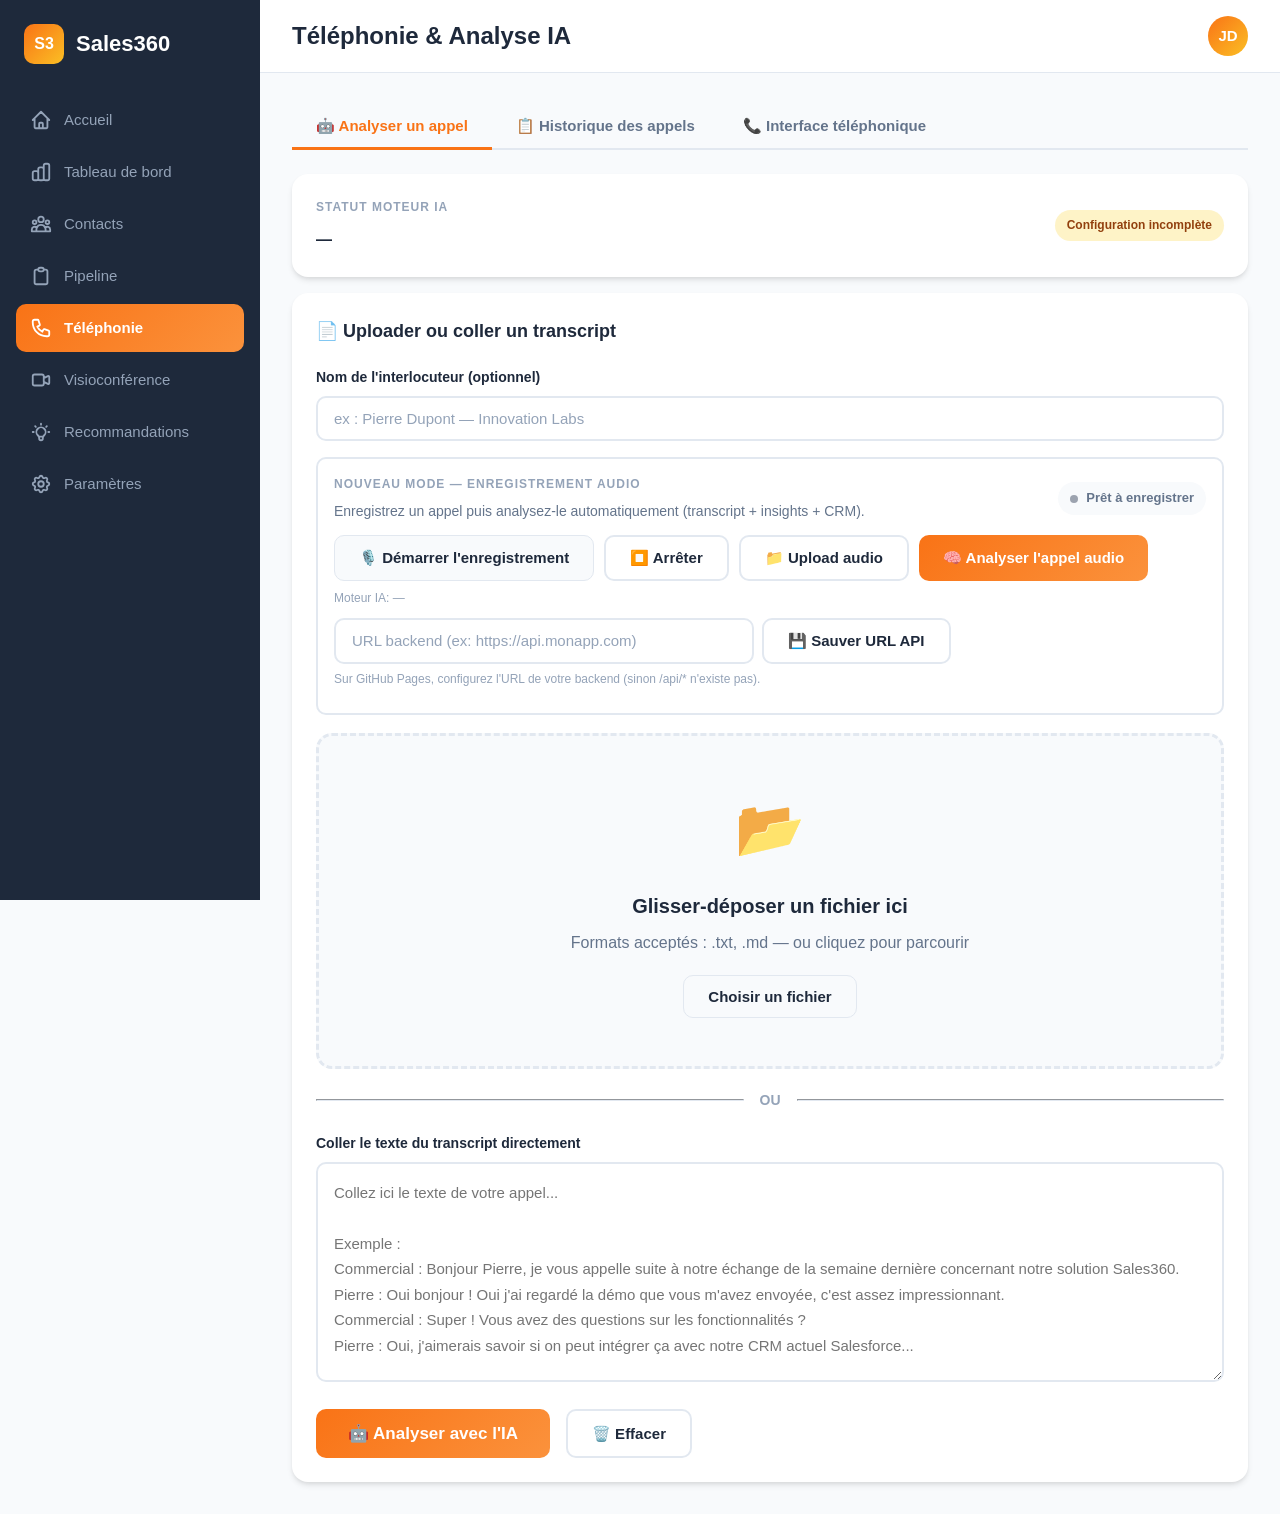
==== telephony.html @ 44b9dd17 "Add files via upload" ====
<!DOCTYPE html>
<html lang="fr">
<head>
  <meta charset="UTF-8">
  <meta name="viewport" content="width=device-width, initial-scale=1.0">
  <title>Sales360 - Téléphonie</title>
  <link rel="stylesheet" href="style.css">
  <style>
    /* ── Upload zone ── */
    .upload-zone {
      border: 3px dashed var(--border-light);
      border-radius: var(--radius-lg);
      padding: 48px 32px;
      text-align: center;
      background: var(--bg-light);
      cursor: pointer;
      transition: all 0.3s ease;
      position: relative;
    }
    .upload-zone:hover, .upload-zone.dragover {
      border-color: var(--accent-orange);
      background: #fff7ed;
    }
    .upload-zone input[type="file"] {
      position: absolute; inset: 0; opacity: 0; cursor: pointer;
    }
    .upload-icon { font-size: 56px; margin-bottom: 16px; }
    .upload-title { font-size: 20px; font-weight: 700; color: var(--text-dark); margin-bottom: 8px; }
    .upload-sub   { color: var(--text-gray); margin-bottom: 20px; }

    /* ── Textarea transcript ── */
    .transcript-area {
      width: 100%;
      min-height: 220px;
      padding: 16px;
      border: 2px solid var(--border-light);
      border-radius: var(--radius-md);
      font-size: 15px;
      font-family: inherit;
      line-height: 1.7;
      resize: vertical;
      transition: border-color 0.2s;
    }
    .transcript-area:focus { outline: none; border-color: var(--accent-orange); }

    /* ── AI Result card ── */
    .ai-result { display: none; animation: fadeSlide 0.4s ease; }
    @keyframes fadeSlide {
      from { opacity: 0; transform: translateY(16px); }
      to   { opacity: 1; transform: translateY(0); }
    }

    /* ── Loading spinner ── */
    .ai-loading {
      display: none;
      flex-direction: column;
      align-items: center;
      padding: 48px;
      gap: 16px;
    }
    .spinner {
      width: 48px; height: 48px;
      border: 4px solid var(--border-light);
      border-top-color: var(--accent-orange);
      border-radius: 50%;
      animation: spin 0.8s linear infinite;
    }
    @keyframes spin { to { transform: rotate(360deg); } }

    /* ── Prospect badge ── */
    .prospect-badge {
      display: inline-flex; align-items: center; gap: 8px;
      padding: 4px 14px; border-radius: 20px; font-size: 13px; font-weight: 700;
    }
    .prospect-badge.chaud    { background: #fee2e2; color: #991b1b; }
    .prospect-badge.interesse{ background: #fef3c7; color: #92400e; }
    .prospect-badge.prospect { background: #dbeafe; color: #1e40af; }
    .prospect-badge.client   { background: #d1fae5; color: #065f46; }

    /* ── Key points list ── */
    .keypoints { list-style: none; display: flex; flex-direction: column; gap: 8px; }
    .keypoints li {
      padding: 10px 16px; background: var(--bg-light);
      border-radius: var(--radius-sm); border-left: 3px solid var(--accent-orange);
      font-size: 14px; color: var(--text-dark);
    }

    /* ── Next step mini card ── */
    .step-mini {
      display: flex; gap: 16px; align-items: flex-start;
      padding: 14px 16px; border-radius: var(--radius-md);
      border-left: 4px solid #e2e8f0; background: var(--bg-light); margin-bottom: 10px;
    }
    .step-mini.urgent    { border-color: #ef4444; background: #fff5f5; }
    .step-mini.follow-up { border-color: #3b82f6; background: #f0f7ff; }
    .step-mini.opportunity { border-color: #10b981; background: #f0fdf4; }
    .step-mini.risk      { border-color: #f59e0b; background: #fffbeb; }
    .step-mini-icon { font-size: 22px; min-width: 32px; }
    .step-mini-title { font-weight: 700; font-size: 14px; color: var(--text-dark); }
    .step-mini-desc  { font-size: 13px; color: var(--text-gray); margin-top: 2px; }
    .step-mini-due   { font-size: 12px; color: var(--text-light); margin-top: 4px; }

    /* ── Sentiment pill ── */
    .sentiment-pill {
      display: inline-flex; align-items: center; gap: 6px;
      padding: 6px 16px; border-radius: 20px; font-weight: 700; font-size: 14px;
    }
    .sentiment-pill.positif  { background: #d1fae5; color: #065f46; }
    .sentiment-pill.neutre   { background: #fef3c7; color: #92400e; }
    .sentiment-pill.negatif  { background: #fee2e2; color: #991b1b; }

    /* ── Recent calls ── */
    .call-history-item {
      display: flex; justify-content: space-between; align-items: center;
      padding: 16px; border-radius: var(--radius-md); background: var(--bg-light);
      margin-bottom: 10px; gap: 12px; cursor: pointer; transition: all 0.2s;
    }
    .call-history-item:hover { background: #fff7ed; }
    .call-hist-left { display: flex; align-items: center; gap: 16px; flex: 1; }
    .call-hist-avatar {
      width: 44px; height: 44px; border-radius: 50%;
      background: linear-gradient(135deg, var(--accent-orange), #fbbf24);
      display: flex; align-items: center; justify-content: center;
      color: white; font-weight: 700; font-size: 16px; flex-shrink: 0;
    }
    .call-hist-name  { font-weight: 700; color: var(--text-dark); }
    .call-hist-date  { font-size: 13px; color: var(--text-gray); }
    .call-hist-badge { font-size: 12px; }

    /* ── Tabs ── */
    .tabs { display: flex; gap: 0; margin-bottom: 24px; border-bottom: 2px solid var(--border-light); }
    .tab-btn {
      padding: 12px 24px; background: none; border: none; font-weight: 600;
      font-size: 15px; cursor: pointer; color: var(--text-gray);
      border-bottom: 3px solid transparent; margin-bottom: -2px; transition: all 0.2s;
    }
    .tab-btn.active { color: var(--accent-orange); border-bottom-color: var(--accent-orange); }
    .tab-content { display: none; }
    .tab-content.active { display: block; }

    /* ── Caller name field ── */
    .caller-field { display: flex; gap: 12px; margin-bottom: 16px; align-items: flex-end; }
    .caller-field .form-group { flex: 1; margin: 0; }

    /* ── Success toast ── */
    .toast {
      position: fixed; bottom: 32px; right: 32px; z-index: 9999;
      background: #065f46; color: white; padding: 16px 24px;
      border-radius: var(--radius-md); font-weight: 600; box-shadow: var(--shadow-lg);
      display: flex; align-items: center; gap: 12px;
      transform: translateY(80px); opacity: 0;
      transition: all 0.4s cubic-bezier(.34,1.56,.64,1);
    }
    .toast.show { transform: translateY(0); opacity: 1; }

    .section-label {
      font-size: 12px; font-weight: 700; text-transform: uppercase;
      letter-spacing: 1px; color: var(--text-light); margin-bottom: 10px;
    }
    .two-col { display: grid; grid-template-columns: 1fr 1fr; gap: 16px; }
    @media (max-width: 768px) { .two-col { grid-template-columns: 1fr; } }

    .info-row {
      display: flex; justify-content: space-between;
      padding: 10px 0; border-bottom: 1px solid var(--border-light); font-size: 14px;
    }
    .info-row:last-child { border: none; }
    .info-row span:first-child { color: var(--text-gray); }
    .info-row span:last-child  { font-weight: 600; color: var(--text-dark); }

    /* ── Audio recorder ── */
    .audio-recorder {
      border: 2px solid var(--border-light);
      border-radius: var(--radius-md);
      padding: 16px;
      background: #fff;
      margin-bottom: 18px;
    }
    .recorder-top {
      display: flex; justify-content: space-between; align-items: center; gap: 12px; flex-wrap: wrap;
      margin-bottom: 12px;
    }
    .rec-status {
      display: inline-flex; align-items: center; gap: 8px; font-size: 13px; font-weight: 700;
      padding: 6px 12px; border-radius: 20px; background: var(--bg-light); color: var(--text-gray);
    }
    .rec-status.recording { background: #fee2e2; color: #991b1b; }
    .rec-dot {
      width: 8px; height: 8px; border-radius: 50%; background: #9ca3af;
    }
    .rec-status.recording .rec-dot { background: #ef4444; animation: recBlink 1s infinite; }
    @keyframes recBlink { 0%,100% { opacity: 1; } 50% { opacity: 0.3; } }
    .rec-controls { display: flex; gap: 10px; flex-wrap: wrap; }
    .audio-preview { width: 100%; margin-top: 8px; }
    .audio-insights { margin-top: 18px; display: none; }
    .audio-insights ul { margin: 8px 0 0; padding-left: 18px; color: var(--text-gray); }
    .status-pill { display:inline-flex; align-items:center; gap:8px; padding:6px 12px; border-radius:20px; font-size:12px; font-weight:700; }
    .status-ok { background:#dcfce7; color:#166534; }
    .status-warn { background:#fef3c7; color:#92400e; }
  </style>
</head>
<body>
  <div class="app-container">
    <!-- Sidebar -->
    <aside class="sidebar">
      <div class="logo">
        <div class="logo-icon">S3</div>
        <span>Sales360</span>
      </div>
      <nav>
        <ul class="nav-menu">
          <li class="nav-item"><a href="index.html" class="nav-link">
            <svg class="nav-icon" fill="none" stroke="currentColor" viewBox="0 0 24 24"><path stroke-linecap="round" stroke-linejoin="round" stroke-width="2" d="M3 12l2-2m0 0l7-7 7 7M5 10v10a1 1 0 001 1h3m10-11l2 2m-2-2v10a1 1 0 01-1 1h-3m-6 0a1 1 0 001-1v-4a1 1 0 011-1h2a1 1 0 011 1v4a1 1 0 001 1m-6 0h6"/></svg>
            <span>Accueil</span>
          </a></li>
          <li class="nav-item"><a href="dashboard.html" class="nav-link">
            <svg class="nav-icon" fill="none" stroke="currentColor" viewBox="0 0 24 24"><path stroke-linecap="round" stroke-linejoin="round" stroke-width="2" d="M9 19v-6a2 2 0 00-2-2H5a2 2 0 00-2 2v6a2 2 0 002 2h2a2 2 0 002-2zm0 0V9a2 2 0 012-2h2a2 2 0 012 2v10m-6 0a2 2 0 002 2h2a2 2 0 002-2m0 0V5a2 2 0 012-2h2a2 2 0 012 2v14a2 2 0 01-2 2h-2a2 2 0 01-2-2z"/></svg>
            <span>Tableau de bord</span>
          </a></li>
          <li class="nav-item"><a href="contacts.html" class="nav-link">
            <svg class="nav-icon" fill="none" stroke="currentColor" viewBox="0 0 24 24"><path stroke-linecap="round" stroke-linejoin="round" stroke-width="2" d="M17 20h5v-2a3 3 0 00-5.356-1.857M17 20H7m10 0v-2c0-.656-.126-1.283-.356-1.857M7 20H2v-2a3 3 0 015.356-1.857M7 20v-2c0-.656.126-1.283.356-1.857m0 0a5.002 5.002 0 019.288 0M15 7a3 3 0 11-6 0 3 3 0 016 0zm6 3a2 2 0 11-4 0 2 2 0 014 0zM7 10a2 2 0 11-4 0 2 2 0 014 0z"/></svg>
            <span>Contacts</span>
          </a></li>
          <li class="nav-item"><a href="pipeline.html" class="nav-link">
            <svg class="nav-icon" fill="none" stroke="currentColor" viewBox="0 0 24 24"><path stroke-linecap="round" stroke-linejoin="round" stroke-width="2" d="M9 5H7a2 2 0 00-2 2v12a2 2 0 002 2h10a2 2 0 002-2V7a2 2 0 00-2-2h-2M9 5a2 2 0 002 2h2a2 2 0 002-2M9 5a2 2 0 012-2h2a2 2 0 012 2"/></svg>
            <span>Pipeline</span>
          </a></li>
          <li class="nav-item"><a href="telephony.html" class="nav-link active">
            <svg class="nav-icon" fill="none" stroke="currentColor" viewBox="0 0 24 24"><path stroke-linecap="round" stroke-linejoin="round" stroke-width="2" d="M3 5a2 2 0 012-2h3.28a1 1 0 01.948.684l1.498 4.493a1 1 0 01-.502 1.21l-2.257 1.13a11.042 11.042 0 005.516 5.516l1.13-2.257a1 1 0 011.21-.502l4.493 1.498a1 1 0 01.684.949V19a2 2 0 01-2 2h-1C9.716 21 3 14.284 3 6V5z"/></svg>
            <span>Téléphonie</span>
          </a></li>
          <li class="nav-item"><a href="visio.html" class="nav-link">
            <svg class="nav-icon" fill="none" stroke="currentColor" viewBox="0 0 24 24"><path stroke-linecap="round" stroke-linejoin="round" stroke-width="2" d="M15 10l4.553-2.276A1 1 0 0121 8.618v6.764a1 1 0 01-1.447.894L15 14M5 18h8a2 2 0 002-2V8a2 2 0 00-2-2H5a2 2 0 00-2 2v8a2 2 0 002 2z"/></svg>
            <span>Visioconférence</span>
          </a></li>
          <li class="nav-item"><a href="recommendations.html" class="nav-link">
            <svg class="nav-icon" fill="none" stroke="currentColor" viewBox="0 0 24 24"><path stroke-linecap="round" stroke-linejoin="round" stroke-width="2" d="M9.663 17h4.673M12 3v1m6.364 1.636l-.707.707M21 12h-1M4 12H3m3.343-5.657l-.707-.707m2.828 9.9a5 5 0 117.072 0l-.548.547A3.374 3.374 0 0014 18.469V19a2 2 0 11-4 0v-.531c0-.895-.356-1.754-.988-2.386l-.548-.547z"/></svg>
            <span>Recommandations</span>
            <span class="nav-badge" id="sidebar-badge" style="display:none">0</span>
          </a></li>
          <li class="nav-item"><a href="settings.html" class="nav-link">
            <svg class="nav-icon" fill="none" stroke="currentColor" viewBox="0 0 24 24"><path stroke-linecap="round" stroke-linejoin="round" stroke-width="2" d="M10.325 4.317c.426-1.756 2.924-1.756 3.35 0a1.724 1.724 0 002.573 1.066c1.543-.94 3.31.826 2.37 2.37a1.724 1.724 0 001.065 2.572c1.756.426 1.756 2.924 0 3.35a1.724 1.724 0 00-1.066 2.573c.94 1.543-.826 3.31-2.37 2.37a1.724 1.724 0 00-2.572 1.065c-.426 1.756-2.924 1.756-3.35 0a1.724 1.724 0 00-2.573-1.066c-1.543.94-3.31-.826-2.37-2.37a1.724 1.724 0 00-1.065-2.572c-1.756-.426-1.756-2.924 0-3.35a1.724 1.724 0 001.066-2.573c-.94-1.543.826-3.31 2.37-2.37.996.608 2.296.07 2.572-1.065z"/>
              <path stroke-linecap="round" stroke-linejoin="round" stroke-width="2" d="M15 12a3 3 0 11-6 0 3 3 0 016 0z"/></svg>
            <span>Paramètres</span>
          </a></li>
        </ul>
      </nav>
    </aside>

    <main class="main-content">
      <header class="topbar">
        <div class="topbar-left">
          <h1>Téléphonie & Analyse IA</h1>
        </div>
        <div class="topbar-right">
          <div class="user-profile"><div class="user-avatar">JD</div></div>
        </div>
      </header>

      <div class="content">

        <!-- ── TABS ─────────────────────────────────────── -->
        <div class="tabs">
          <button class="tab-btn active" onclick="switchTab('analyse', this)">🤖 Analyser un appel</button>
          <button class="tab-btn" onclick="switchTab('historique', this)">📋 Historique des appels</button>
          <button class="tab-btn" onclick="switchTab('interface', this)">📞 Interface téléphonique</button>
        </div>

        <div class="card" style="margin-bottom:16px;">
          <div style="display:flex;justify-content:space-between;gap:12px;align-items:center;flex-wrap:wrap;">
            <div>
              <div class="section-label">Statut moteur IA</div>
              <div id="telephony-ai-summary" style="font-weight:700;color:var(--text-dark);">—</div>
            </div>
            <span id="telephony-ai-pill" class="status-pill status-warn">Configuration incomplète</span>
          </div>
        </div>

        <!-- ═══════════════════════════════════════════════
             TAB 1 — ANALYSE IA
        ═══════════════════════════════════════════════ -->
        <div id="tab-analyse" class="tab-content active">

          <div class="card">
            <div class="card-header">
              <h3 class="card-title">📄 Uploader ou coller un transcript</h3>
            </div>

            <!-- Interlocuteur -->
            <div class="caller-field">
              <div class="form-group">
                <label class="form-label">Nom de l'interlocuteur (optionnel)</label>
                <input type="text" id="caller-name" class="form-input" placeholder="ex : Pierre Dupont — Innovation Labs">
              </div>
            </div>

            <div class="audio-recorder">
              <div class="recorder-top">
                <div>
                  <div class="section-label" style="margin-bottom:6px;">Nouveau mode — Enregistrement audio</div>
                  <div style="font-size:14px;color:var(--text-gray);">Enregistrez un appel puis analysez-le automatiquement (transcript + insights + CRM).</div>
                </div>
                <div id="rec-status" class="rec-status"><span class="rec-dot"></span><span id="rec-status-text">Prêt à enregistrer</span></div>
              </div>
              <div class="rec-controls">
                <button class="btn btn-secondary" id="btn-rec-start" type="button" onclick="startRecording()">🎙️ Démarrer l'enregistrement</button>
                <button class="btn btn-outline" id="btn-rec-stop" type="button" onclick="stopRecording()" disabled>⏹️ Arrêter</button>
                <button class="btn btn-outline" id="btn-audio-upload" type="button" onclick="document.getElementById('audio-upload-input').click()">📁 Upload audio</button>
                <button class="btn btn-primary" id="btn-rec-analyze" type="button" onclick="analyzeRecordedAudio()" disabled>🧠 Analyser l'appel audio</button>
              </div>
              <div id="ai-runtime-summary" style="font-size:12px;color:var(--text-light);margin-top:8px;">Moteur IA: —</div>
              <div style="margin-top:10px; display:flex; gap:8px; flex-wrap:wrap;">
                <input id="api-base-url" class="form-input" placeholder="URL backend (ex: https://api.monapp.com)" style="max-width:420px;">
                <button type="button" class="btn btn-outline" onclick="saveApiBaseUrl()">💾 Sauver URL API</button>
              </div>
              <div style="font-size:12px;color:var(--text-light);margin-top:6px;">
                Sur GitHub Pages, configurez l'URL de votre backend (sinon /api/* n'existe pas).
              </div>
              <input id="audio-upload-input" type="file" accept="audio/*" style="display:none;">
              <audio id="audio-preview" class="audio-preview" controls style="display:none;"></audio>
              <div id="audio-meta" style="font-size:12px;color:var(--text-light);margin-top:8px;"></div>
            </div>

            <!-- Drop zone -->
            <div class="upload-zone" id="drop-zone">
              <input type="file" id="file-input" accept=".txt,.md,.text">
              <div class="upload-icon">📂</div>
              <div class="upload-title">Glisser-déposer un fichier ici</div>
              <div class="upload-sub">Formats acceptés : .txt, .md — ou cliquez pour parcourir</div>
              <button class="btn btn-secondary" type="button" onclick="document.getElementById('file-input').click(); event.stopPropagation()">
                Choisir un fichier
              </button>
            </div>

            <!-- Séparateur -->
            <div style="display: flex; align-items: center; gap: 16px; margin: 20px 0;">
              <hr style="flex:1; border-color: var(--border-light);">
              <span style="color: var(--text-light); font-weight: 600; font-size: 14px;">OU</span>
              <hr style="flex:1; border-color: var(--border-light);">
            </div>

            <!-- Textarea collage direct -->
            <div class="form-group">
              <label class="form-label">Coller le texte du transcript directement</label>
              <textarea id="transcript-input" class="transcript-area"
                placeholder="Collez ici le texte de votre appel...

Exemple :
Commercial : Bonjour Pierre, je vous appelle suite à notre échange de la semaine dernière concernant notre solution Sales360.
Pierre : Oui bonjour ! Oui j'ai regardé la démo que vous m'avez envoyée, c'est assez impressionnant.
Commercial : Super ! Vous avez des questions sur les fonctionnalités ?
Pierre : Oui, j'aimerais savoir si on peut intégrer ça avec notre CRM actuel Salesforce..."></textarea>
            </div>

            <!-- Bouton analyser -->
            <div style="display: flex; gap: 16px; margin-top: 8px; flex-wrap: wrap;">
              <button class="btn btn-primary" id="btn-analyze" onclick="startAnalysis()" style="font-size: 17px; padding: 14px 32px;">
                🤖 Analyser avec l'IA
              </button>
              <button class="btn btn-outline" onclick="clearForm()">
                🗑️ Effacer
              </button>
            </div>
          </div>

          <!-- Loading -->
          <div class="card ai-loading" id="ai-loading">
            <div class="spinner"></div>
            <div style="font-weight: 700; font-size: 18px; color: var(--text-dark);">Analyse en cours...</div>
            <div style="color: var(--text-gray);">Le moteur IA analyse le transcript et génère le résumé et les next steps</div>
            <div style="color: var(--text-gray);">Gemini lit le transcript et génère le résumé et les next steps</div>
          </div>

          <!-- ── RÉSULTAT ───────────────────────────────── -->
          <div id="ai-result" class="ai-result">

            <!-- Prospect card -->
            <div class="card">
              <div class="card-header">
                <h3 class="card-title">👤 Nouveau prospect détecté</h3>
                <span id="result-badge" class="prospect-badge prospect">Prospect</span>
              </div>

              <div class="two-col">
                <div>
                  <div class="section-label">Informations</div>
                  <div class="info-row"><span>Nom</span>       <span id="r-name">—</span></div>
                  <div class="info-row"><span>Entreprise</span><span id="r-company">—</span></div>
                  <div class="info-row"><span>Email</span>     <span id="r-email">—</span></div>
                  <div class="info-row"><span>Téléphone</span> <span id="r-phone">—</span></div>
                  <div class="info-row"><span>Valeur estimée</span><span id="r-value">—</span></div>
                  <div class="info-row"><span>Stage pipeline</span><span id="r-stage">—</span></div>
                </div>
                <div>
                  <div class="section-label">Résumé de l'appel</div>
                  <div class="info-row"><span>Sentiment</span><span id="r-sentiment">—</span></div>
                  <div class="info-row"><span>Résultat</span><span id="r-outcome" style="text-align:right;max-width:220px">—</span></div>
                  <div style="margin-top: 16px;">
                    <div class="section-label">Points clés</div>
                    <ul class="keypoints" id="r-keypoints"></ul>
                  </div>
                </div>
              </div>

              <!-- Notes prospect -->
              <div style="margin-top: 20px;">
                <div class="section-label">Notes</div>
                <p id="r-notes" style="color: var(--text-gray); font-size: 14px; line-height: 1.7; background: var(--bg-light); padding: 14px 16px; border-radius: var(--radius-sm);"></p>
              </div>

              <!-- Objections -->
              <div id="r-objections-wrap" style="margin-top: 16px; display:none;">
                <div class="section-label">Objections détectées</div>
                <ul class="keypoints" id="r-objections" style="--kp-color: #ef4444;"></ul>
              </div>

              <div style="margin-top: 24px; display: flex; gap: 12px; flex-wrap: wrap;">
                <button class="btn btn-primary" onclick="goToContacts()">👥 Voir dans Contacts</button>
                <button class="btn btn-secondary" onclick="goToReco()">💡 Voir les next steps</button>
              </div>
            </div>

            <!-- Next steps -->
            <div class="card">
              <div class="card-header">
                <h3 class="card-title">✅ Next Steps générés</h3>
                <span id="r-steps-count" class="badge badge-info">0 actions</span>
              </div>
              <div id="r-steps-list"></div>
              <div style="margin-top: 16px;">
                <button class="btn btn-primary" onclick="goToReco()">Voir toutes les recommandations →</button>
              </div>
            </div>

            <div class="card audio-insights" id="audio-insights-card">
              <div class="card-header">
                <h3 class="card-title">🎧 Insights audio (transcription automatique)</h3>
              </div>
              <div class="section-label">Résumé brut de l'appel</div>
              <p id="audio-summary" style="color:var(--text-gray);font-size:14px;line-height:1.7;">—</p>
              <div class="two-col" style="margin-top:16px;">
                <div>
                  <div class="section-label">Besoins détectés</div>
                  <ul id="audio-needs"></ul>
                </div>
                <div>
                  <div class="section-label">Objections détectées</div>
                  <ul id="audio-objections"></ul>
                </div>
              </div>
              <div style="margin-top:14px;">
                <div class="section-label">Prochaines étapes proposées</div>
                <ul id="audio-next-steps"></ul>
              </div>
            </div>

          </div><!-- /ai-result -->
        </div><!-- /tab-analyse -->


        <!-- ═══════════════════════════════════════════════
             TAB 2 — HISTORIQUE
        ═══════════════════════════════════════════════ -->
        <div id="tab-historique" class="tab-content">
          <div class="card">
            <div class="card-header">
              <h3 class="card-title">📋 Appels analysés</h3>
              <button class="btn btn-outline" onclick="clearHistory()" style="font-size: 13px; padding: 8px 16px;">🗑️ Vider l'historique</button>
            </div>
            <div id="call-history-list">
              <div style="text-align: center; padding: 48px; color: var(--text-gray);">
                <div style="font-size: 48px; margin-bottom: 12px;">📭</div>
                <p style="font-weight: 600;">Aucun appel analysé pour l'instant.</p>
                <p style="margin-top: 8px; font-size: 14px;">Analysez votre premier transcript dans l'onglet "Analyser un appel".</p>
              </div>
            </div>
          </div>
        </div><!-- /tab-historique -->


        <!-- ═══════════════════════════════════════════════
             TAB 3 — INTERFACE TÉLÉPHONIQUE (existante)
        ═══════════════════════════════════════════════ -->
        <div id="tab-interface" class="tab-content">
          <div class="card">
            <div class="call-interface">
              <div class="call-avatar">SM</div>
              <h2 style="font-size: 28px; margin-bottom: 8px;">Sophie Martin</h2>
              <p class="call-status">Appel entrant...</p>
              <div class="call-controls">
                <button class="call-btn call-btn-answer" onclick="answerCall()">
                  <svg width="32" height="32" fill="none" stroke="currentColor" viewBox="0 0 24 24"><path stroke-linecap="round" stroke-linejoin="round" stroke-width="2" d="M3 5a2 2 0 012-2h3.28a1 1 0 01.948.684l1.498 4.493a1 1 0 01-.502 1.21l-2.257 1.13a11.042 11.042 0 005.516 5.516l1.13-2.257a1 1 0 011.21-.502l4.493 1.498a1 1 0 01.684.949V19a2 2 0 01-2 2h-1C9.716 21 3 14.284 3 6V5z"/></svg>
                </button>
                <button class="call-btn call-btn-mute">
                  <svg width="32" height="32" fill="none" stroke="currentColor" viewBox="0 0 24 24"><path stroke-linecap="round" stroke-linejoin="round" stroke-width="2" d="M19 11a7 7 0 01-7 7m0 0a7 7 0 01-7-7m7 7v4m0 0H8m4 0h4m-4-8a3 3 0 01-3-3V5a3 3 0 116 0v6a3 3 0 01-3 3z"/></svg>
                </button>
                <button class="call-btn call-btn-decline" onclick="declineCall()">
                  <svg width="32" height="32" fill="none" stroke="currentColor" viewBox="0 0 24 24"><path stroke-linecap="round" stroke-linejoin="round" stroke-width="2" d="M16 8l2-2m0 0l2-2m-2 2l-2-2m2 2l2 2M5 3a2 2 0 00-2 2v1c0 8.284 6.716 15 15 15h1a2 2 0 002-2v-3.28a1 1 0 00-.684-.948l-4.493-1.498a1 1 0 00-1.21.502l-1.13 2.257a11.042 11.042 0 01-5.516-5.517l2.257-1.128a1 1 0 00.502-1.21L9.228 3.683A1 1 0 008.279 3H5z"/></svg>
                </button>
              </div>
              <div class="keypad">
                <button class="keypad-btn">1</button><button class="keypad-btn">2</button>
                <button class="keypad-btn">3</button><button class="keypad-btn">4</button>
                <button class="keypad-btn">5</button><button class="keypad-btn">6</button>
                <button class="keypad-btn">7</button><button class="keypad-btn">8</button>
                <button class="keypad-btn">9</button><button class="keypad-btn">*</button>
                <button class="keypad-btn">0</button><button class="keypad-btn">#</button>
              </div>
            </div>
          </div>

          <div class="card" style="margin-top: 0;">
            <div class="card-header"><h3 class="card-title">Appels récents</h3></div>
            <div class="table-container">
              <table>
                <thead><tr><th>Contact</th><th>Type</th><th>Durée</th><th>Date</th><th>Statut</th></tr></thead>
                <tbody>
                  <tr><td>Sophie Martin</td><td>Sortant</td><td>12:34</td><td>20/11/2025 14:32</td><td><span class="badge badge-success">Répondu</span></td></tr>
                  <tr><td>Pierre Dupont</td><td>Entrant</td><td>08:15</td><td>20/11/2025 11:20</td><td><span class="badge badge-success">Répondu</span></td></tr>
                  <tr><td>Marie Leroy</td><td>Sortant</td><td>—</td><td>20/11/2025 09:45</td><td><span class="badge badge-danger">Manqué</span></td></tr>
                </tbody>
              </table>
            </div>
          </div>
        </div><!-- /tab-interface -->

      </div><!-- /content -->
    </main>
  </div>

  <!-- Toast notification -->
  <div class="toast" id="toast">
    <span id="toast-icon">✅</span>
    <span id="toast-msg">Succès !</span>
  </div>

  <!-- ── MODAL détail appel historique ── -->
  <div class="modal" id="call-detail-modal">
    <div class="modal-content" style="max-width: 720px;">
      <div class="modal-header">
        <h2 id="modal-call-title">Détail de l'appel</h2>
        <button class="modal-close" onclick="closeCallModal()">&times;</button>
      </div>
      <div class="modal-body" id="modal-call-body"></div>
    </div>
  </div>

  <script src="ai-engine.js"></script>
  <script src="main.js"></script>
  <script>
    // ── State ──────────────────────────────────────────────
    let lastResult = null;
    let mediaRecorder = null;
    let mediaStream = null;
    let recordingChunks = [];
    let recordedBlob = null;
    let recStartedAt = 0;
    let recTimer = null;

    function ensureAudioAnalysisCompatibility() {
      // Compat legacy: certains anciens bundles appellent encore cette fonction à l'init.
      return Boolean(window.S360AI);
    }

    // ── Update sidebar badge ───────────────────────────────
    function refreshBadge() {
      if (!window.S360AI) return;
      const steps = window.S360AI.loadData(window.S360AI.STORAGE_NEXT_STEPS);
      const pending = steps.filter(s => !s.done).length;
      const badge = document.getElementById('sidebar-badge');
      if (badge) {
        badge.textContent = pending;
        badge.style.display = pending > 0 ? 'inline-block' : 'none';
      }
    }

    // ── Tab switcher ───────────────────────────────────────
    function switchTab(name, btn) {
      document.querySelectorAll('.tab-content').forEach(t => t.classList.remove('active'));
      document.querySelectorAll('.tab-btn').forEach(b => b.classList.remove('active'));
      document.getElementById('tab-' + name).classList.add('active');
      btn.classList.add('active');
      if (name === 'historique') renderHistory();
    }

    // ── File drag/drop ─────────────────────────────────────
    const dropZone = document.getElementById('drop-zone');
    const fileInput = document.getElementById('file-input');
    const audioUploadInput = document.getElementById('audio-upload-input');

    dropZone.addEventListener('dragover', e => { e.preventDefault(); dropZone.classList.add('dragover'); });
    dropZone.addEventListener('dragleave', () => dropZone.classList.remove('dragover'));
    dropZone.addEventListener('drop', e => {
      e.preventDefault();
      dropZone.classList.remove('dragover');
      const file = e.dataTransfer.files[0];
      if (file) readFile(file);
    });

    fileInput.addEventListener('change', () => {
      if (fileInput.files[0]) readFile(fileInput.files[0]);
    });
    audioUploadInput.addEventListener('change', () => {
      const file = audioUploadInput.files?.[0];
      if (file) loadAudioBlobForAnalysis(file, `Fichier audio prêt (${file.name})`);
    });

    function readFile(file) {
      const reader = new FileReader();
      reader.onload = e => {
        document.getElementById('transcript-input').value = e.target.result;
        showToast(`✅ Fichier "${file.name}" chargé`);
      };
      reader.readAsText(file);
    }

    // ── Main analysis ──────────────────────────────────────
    async function startAnalysis() {
      if (!window.S360AI || typeof window.S360AI.analyzeTranscript !== 'function') {
        showToast("❌ Moteur IA non chargé. Rechargez la page (Ctrl+F5).", 'error');
        return;
      }
      const missing = window.S360AI.getMissingRequirements?.() || [];
      if (missing.length) {
        showToast(`⚠️ Configuration IA incomplète : ${missing.join(' · ')}`, 'warning');
        return;
      }
      const text = document.getElementById('transcript-input').value.trim();
      const caller = document.getElementById('caller-name').value.trim();

      if (!text || text.length < 30) {
        showToast('⚠️ Le transcript est trop court (minimum 30 caractères)', 'warning');
        return;
      }

      // Show loading
      document.getElementById('ai-loading').style.display = 'flex';
      document.getElementById('ai-result').style.display = 'none';
      document.getElementById('btn-analyze').disabled = true;

      try {
        const res = await window.S360AI.analyzeTranscript(text, caller);
        lastResult = res;
        renderResult(res.analysis, res.nextSteps);
        refreshBadge();
        showToast('✅ Analyse terminée ! Prospect et next steps créés.');
      } catch (err) {
        showToast('❌ Erreur : ' + err.message, 'error');
        console.error(err);
      } finally {
        document.getElementById('ai-loading').style.display = 'none';
        document.getElementById('btn-analyze').disabled = false;
      }
    }

    function setRecordingStatus(text, isRecording = false) {
      const status = document.getElementById('rec-status');
      const statusText = document.getElementById('rec-status-text');
      status.classList.toggle('recording', Boolean(isRecording));
      statusText.textContent = text;
    }

    function updateRecorderButtons() {
      document.getElementById('btn-rec-start').disabled = Boolean(mediaRecorder && mediaRecorder.state === 'recording');
      document.getElementById('btn-rec-stop').disabled = !(mediaRecorder && mediaRecorder.state === 'recording');
      document.getElementById('btn-rec-analyze').disabled = !recordedBlob;
    }

    function formatDuration(ms) {
      const totalSec = Math.max(0, Math.floor(ms / 1000));
      const min = String(Math.floor(totalSec / 60)).padStart(2, '0');
      const sec = String(totalSec % 60).padStart(2, '0');
      return `${min}:${sec}`;
    }

    function detectSupportedMimeType() {
      const candidates = ['audio/webm;codecs=opus', 'audio/webm', 'audio/mp4', 'audio/ogg;codecs=opus', 'audio/wav'];
      return candidates.find(t => window.MediaRecorder?.isTypeSupported?.(t)) || '';
    }

    async function startRecording() {
      if (!navigator.mediaDevices?.getUserMedia) {
        showToast('❌ Cet appareil ne supporte pas l’enregistrement micro.', 'error');
        return;
      }

      try {
        mediaStream = await navigator.mediaDevices.getUserMedia({ audio: true });
      } catch (err) {
        showToast('❌ Accès micro refusé ou indisponible.', 'error');
        console.error(err);
        return;
      }

      try {
        const mimeType = detectSupportedMimeType();
        mediaRecorder = mimeType ? new MediaRecorder(mediaStream, { mimeType }) : new MediaRecorder(mediaStream);
      } catch (err) {
        showToast('❌ Impossible de démarrer MediaRecorder.', 'error');
        console.error(err);
        return;
      }

      recordedBlob = null;
      recordingChunks = [];
      document.getElementById('audio-preview').style.display = 'none';
      document.getElementById('audio-preview').src = '';
      document.getElementById('audio-meta').textContent = '';
      updateRecorderButtons();

      mediaRecorder.ondataavailable = e => {
        if (e.data && e.data.size > 0) recordingChunks.push(e.data);
      };

      mediaRecorder.onerror = (e) => {
        console.error('MediaRecorder error', e);
        showToast('❌ Erreur pendant l’enregistrement.', 'error');
      };

      mediaRecorder.onstop = () => {
        const mime = mediaRecorder.mimeType || 'audio/webm';
        loadAudioBlobForAnalysis(new Blob(recordingChunks, { type: mime }), 'Enregistrement prêt à être analysé.');
      };

      recStartedAt = Date.now();
      setRecordingStatus('Enregistrement 00:00', true);
      recTimer = setInterval(() => {
        setRecordingStatus(`Enregistrement ${formatDuration(Date.now() - recStartedAt)}`, true);
      }, 1000);

      mediaRecorder.start();
      updateRecorderButtons();
      showToast('🎙️ Enregistrement démarré');
    }

    function stopRecording() {
      if (!mediaRecorder || mediaRecorder.state !== 'recording') return;
      mediaRecorder.stop();
      if (recTimer) clearInterval(recTimer);
      recTimer = null;
      setRecordingStatus('Enregistrement arrêté');
      if (mediaStream) {
        mediaStream.getTracks().forEach(t => t.stop());
        mediaStream = null;
      }
      updateRecorderButtons();
      showToast('⏹️ Enregistrement terminé');
    }

    function loadAudioBlobForAnalysis(blob, successMessage = 'Audio prêt à être analysé.') {
      recordedBlob = blob;
      if (!recordedBlob?.size) {
        showToast('⚠️ Audio invalide ou vide.', 'warning');
        recordedBlob = null;
        updateRecorderButtons();
        return;
      }
      const audioUrl = URL.createObjectURL(recordedBlob);
      const preview = document.getElementById('audio-preview');
      preview.src = audioUrl;
      preview.style.display = 'block';
      document.getElementById('audio-meta').textContent = `Format détecté: ${recordedBlob.type || 'audio/webm'} · Taille: ${(recordedBlob.size / 1024).toFixed(1)} Ko`;
      updateRecorderButtons();
      showToast(`✅ ${successMessage}`);
    }

    async function analyzeRecordedAudio() {
      if (!recordedBlob || !recordedBlob.size) {
        showToast('⚠️ Aucun enregistrement à analyser.', 'warning');
        return;
      }

      const caller = document.getElementById('caller-name').value.trim();
      document.getElementById('ai-loading').style.display = 'flex';
      document.getElementById('ai-result').style.display = 'none';
      document.getElementById('btn-rec-analyze').disabled = true;

      try {
        const missing = window.S360AI?.getMissingRequirements?.() || [];
        if (missing.length) throw new Error(`Configuration IA incomplète : ${missing.join(' · ')}`);
        const analyzeAudioFn = window.S360AI?.analyzeCallAudio;
        if (typeof analyzeAudioFn !== 'function') {
          throw new Error("Le moteur IA audio n'est pas chargé. Rechargez la page.");
        }
        const res = await analyzeAudioFn(recordedBlob, caller);
        lastResult = res;
        document.getElementById('transcript-input').value = res.transcript || '';
        renderResult(res.analysis, res.nextSteps);
        renderAudioInsights(res.audioAnalysis);
        refreshBadge();
        showToast('✅ Analyse audio terminée !');
      } catch (err) {
        showToast('❌ Erreur audio : ' + err.message, 'error');
        console.error(err);
      } finally {
        document.getElementById('ai-loading').style.display = 'none';
        document.getElementById('btn-rec-analyze').disabled = false;
      }
    }

    function renderAudioInsights(audio) {
      const card = document.getElementById('audio-insights-card');
      if (!audio) {
        card.style.display = 'none';
        return;
      }

      const mkList = (arr, fallback) => (arr?.length ? arr.map(x => `<li>${x}</li>`).join('') : `<li>${fallback}</li>`);
      document.getElementById('audio-summary').textContent = audio.summary || 'Résumé non disponible.';
      document.getElementById('audio-needs').innerHTML = mkList(audio.needs, 'Aucun besoin détecté.');
      document.getElementById('audio-objections').innerHTML = mkList(audio.objections, 'Aucune objection détectée.');
      document.getElementById('audio-next-steps').innerHTML = mkList(audio.next_steps, 'Aucune prochaine étape détectée.');
      card.style.display = 'block';
    }

    // ── Render result ──────────────────────────────────────
    function renderResult(analysis, steps) {
      const p = analysis.prospect || {};
      const cs = analysis.callSummary || {};

      // Badge status
      const badge = document.getElementById('result-badge');
      const statusMap = { 'Chaud': 'chaud', 'Intéressé': 'interesse', 'Client': 'client' };
      const badgeClass = statusMap[p.status] || 'prospect';
      badge.className = `prospect-badge ${badgeClass}`;
      badge.textContent = p.status || 'Prospect';

      // Info fields
      setText('r-name',    p.name    || '—');
      setText('r-company', p.company || '—');
      setText('r-email',   p.email   || '—');
      setText('r-phone',   p.phone   || '—');
      setText('r-value',   p.estimatedValue ? `€${p.estimatedValue.toLocaleString('fr-FR')}` : '—');
      setText('r-stage',   analysis.pipelineStage || '—');
      setText('r-outcome', cs.outcome || '—');
      setText('r-notes',   p.notes   || '—');

      // Sentiment
      const sent = document.getElementById('r-sentiment');
      const sentClass = { positif: 'positif', neutre: 'neutre', négatif: 'negatif' }[cs.sentiment] || 'neutre';
      const sentEmoji = { positif: '😊', neutre: '😐', négatif: '😟' }[cs.sentiment] || '😐';
      sent.innerHTML = `<span class="sentiment-pill ${sentClass}">${sentEmoji} ${cs.sentiment || 'neutre'}</span>`;

      // Key points
      const kpList = document.getElementById('r-keypoints');
      kpList.innerHTML = (cs.keyPoints || []).map(k => `<li>• ${k}</li>`).join('');

      // Objections
      const objList = document.getElementById('r-objections');
      const objWrap = document.getElementById('r-objections-wrap');
      if (cs.objections && cs.objections.length > 0) {
        objWrap.style.display = 'block';
        objList.innerHTML = cs.objections.map(o => `<li style="border-left-color:#ef4444">⚠️ ${o}</li>`).join('');
      } else { objWrap.style.display = 'none'; }

      // Steps
      document.getElementById('r-steps-count').textContent = `${steps.length} action${steps.length > 1 ? 's' : ''}`;
      const icons = { urgent: '⚡', 'follow-up': '📅', opportunity: '🎯', risk: '⚠️' };
      document.getElementById('r-steps-list').innerHTML = steps.map(s => `
        <div class="step-mini ${s.type}">
          <div class="step-mini-icon">${icons[s.type] || '✅'}</div>
          <div>
            <div class="step-mini-title">${s.title}</div>
            <div class="step-mini-desc">${s.description}</div>
            <div class="step-mini-due">📅 ${formatDate(s.dueDate)} · ${s.estimatedValue ? `💰 €${s.estimatedValue.toLocaleString('fr-FR')}` : ''}</div>
          </div>
        </div>
      `).join('');

      document.getElementById('ai-result').style.display = 'block';
      document.getElementById('ai-result').scrollIntoView({ behavior: 'smooth', block: 'start' });
    }

    // ── Helpers ────────────────────────────────────────────
    function setText(id, val) { const el = document.getElementById(id); if (el) el.textContent = val; }
    function formatDate(d) {
      if (!d) return '—';
      try { return new Date(d).toLocaleDateString('fr-FR', { day:'2-digit', month:'short', year:'numeric' }); }
      catch { return d; }
    }

    function clearForm() {
      document.getElementById('transcript-input').value = '';
      document.getElementById('caller-name').value = '';
      document.getElementById('ai-result').style.display = 'none';
      document.getElementById('audio-insights-card').style.display = 'none';
      fileInput.value = '';
      audioUploadInput.value = '';
      recordedBlob = null;
      document.getElementById('audio-preview').style.display = 'none';
      document.getElementById('audio-preview').src = '';
      document.getElementById('audio-meta').textContent = '';
      updateRecorderButtons();
    }

    function goToContacts()     { window.location.href = 'contacts.html'; }
    function goToReco()         { window.location.href = 'recommendations.html'; }

    // ── Render history ─────────────────────────────────────
    function renderHistory() {
      if (!window.S360AI) return;
      const calls = window.S360AI.loadData(window.S360AI.STORAGE_CALLS);
      const container = document.getElementById('call-history-list');

      if (!calls.length) {
        container.innerHTML = `<div style="text-align:center;padding:48px;color:var(--text-gray);">
          <div style="font-size:48px;margin-bottom:12px">📭</div>
          <p style="font-weight:600">Aucun appel analysé pour l'instant.</p>
        </div>`;
        return;
      }

      container.innerHTML = calls.map(c => {
        const p = c.analysis?.prospect || {};
        const initials = (p.name || '??').split(' ').map(w => w[0]).join('').slice(0, 2).toUpperCase();
        const sentiment = c.analysis?.callSummary?.sentiment || 'neutre';
        const sentEmoji = { positif: '😊', neutre: '😐', négatif: '😟' }[sentiment] || '😐';
        const steps = (window.S360AI.loadData(window.S360AI.STORAGE_NEXT_STEPS)).filter(s => s.callId === c.id);
        const pending = steps.filter(s => !s.done).length;
        return `
          <div class="call-history-item" onclick="openCallDetail('${c.id}')">
            <div class="call-hist-left">
              <div class="call-hist-avatar">${initials}</div>
              <div>
                <div class="call-hist-name">${p.name || 'Inconnu'} ${p.company ? '— ' + p.company : ''}</div>
                <div class="call-hist-date">${new Date(c.date).toLocaleString('fr-FR')}${p.estimatedValue ? ` · €${p.estimatedValue.toLocaleString('fr-FR')}` : ''}</div>
              </div>
            </div>
            <div style="display:flex;gap:8px;align-items:center;flex-shrink:0">
              <span style="font-size:20px">${sentEmoji}</span>
              ${pending > 0 ? `<span class="badge badge-warning">${pending} action${pending>1?'s':''}</span>` : '<span class="badge badge-success">✓ Done</span>'}
              <svg width="16" height="16" fill="none" stroke="currentColor" viewBox="0 0 24 24"><path stroke-linecap="round" stroke-linejoin="round" stroke-width="2" d="M9 5l7 7-7 7"/></svg>
            </div>
          </div>`;
      }).join('');
    }

    // ── Open call detail modal ─────────────────────────────
    function openCallDetail(callId) {
      if (!window.S360AI) return;
      const calls = window.S360AI.loadData(window.S360AI.STORAGE_CALLS);
      const call  = calls.find(c => c.id === callId);
      if (!call) return;

      const p  = call.analysis?.prospect || {};
      const cs = call.analysis?.callSummary || {};
      const steps = window.S360AI.loadData(window.S360AI.STORAGE_NEXT_STEPS).filter(s => s.callId === callId);
      const icons = { urgent: '⚡', 'follow-up': '📅', opportunity: '🎯', risk: '⚠️' };

      document.getElementById('modal-call-title').textContent = `${p.name || 'Inconnu'} — ${new Date(call.date).toLocaleString('fr-FR')}`;
      document.getElementById('modal-call-body').innerHTML = `
        <div style="display:grid;grid-template-columns:1fr 1fr;gap:16px;margin-bottom:20px">
          <div>
            <div class="section-label">Prospect</div>
            <div class="info-row"><span>Nom</span><span>${p.name||'—'}</span></div>
            <div class="info-row"><span>Société</span><span>${p.company||'—'}</span></div>
            <div class="info-row"><span>Valeur</span><span>${p.estimatedValue?'€'+p.estimatedValue.toLocaleString('fr-FR'):'—'}</span></div>
          </div>
          <div>
            <div class="section-label">Appel</div>
            <div class="info-row"><span>Sentiment</span><span>${cs.sentiment||'—'}</span></div>
            <div class="info-row"><span>Résultat</span><span style="max-width:180px;text-align:right">${cs.outcome||'—'}</span></div>
          </div>
        </div>
        <div class="section-label">Next Steps (${steps.length})</div>
        ${steps.map(s => `<div class="step-mini ${s.type}" style="margin-bottom:8px">
          <div class="step-mini-icon">${icons[s.type]||'✅'}</div>
          <div>
            <div class="step-mini-title" style="text-decoration:${s.done?'line-through':'none'}">${s.title}</div>
            <div class="step-mini-due">${formatDate(s.dueDate)} ${s.done?'· <span style="color:#10b981">✓ Terminé</span>':''}</div>
          </div>
        </div>`).join('')}
        <div class="section-label" style="margin-top:20px">Transcript</div>
        <pre style="background:var(--bg-light);padding:16px;border-radius:var(--radius-md);font-size:13px;line-height:1.7;white-space:pre-wrap;max-height:200px;overflow-y:auto;color:var(--text-gray)">${call.transcript}</pre>
      `;
      document.getElementById('call-detail-modal').style.display = 'block';
    }
    function closeCallModal() { document.getElementById('call-detail-modal').style.display = 'none'; }

    // ── Clear history ──────────────────────────────────────
    function clearHistory() {
      if (!window.S360AI) return;
      if (confirm('Vider tout l\'historique des appels ? (les contacts et next steps seront conservés)')) {
        window.S360AI.saveData(window.S360AI.STORAGE_CALLS, []);
        renderHistory();
        showToast('🗑️ Historique vidé');
      }
    }

    function saveApiBaseUrl() {
      const input = document.getElementById('api-base-url');
      const url = input?.value || '';
      if (!window.S360AI || typeof window.S360AI.setApiBaseUrl !== 'function') {
        showToast("❌ Moteur IA non chargé.", 'error');
        return;
      }
      const saved = window.S360AI.setApiBaseUrl(url);
      showToast(saved ? `✅ URL API sauvegardée: ${saved}` : '✅ URL API locale (/api) activée');
    }

    // ── Toast helper ───────────────────────────────────────
    function showToast(msg, type = 'success') {
      const toast = document.getElementById('toast');
      const bg = { success: '#065f46', warning: '#92400e', error: '#991b1b' }[type] || '#065f46';
      toast.style.background = bg;
      document.getElementById('toast-msg').textContent = msg;
      toast.classList.add('show');
      setTimeout(() => toast.classList.remove('show'), 3500);
    }

    window.addEventListener('click', e => {
      if (e.target === document.getElementById('call-detail-modal'))
        closeCallModal();
    });
    window.addEventListener('beforeunload', () => {
      if (mediaStream) mediaStream.getTracks().forEach(t => t.stop());
    });

    // ── Init ───────────────────────────────────────────────
    ensureAudioAnalysisCompatibility();
    if (window.S360AI && typeof window.S360AI.getActiveAiSummary === 'function') {
      const summary = window.S360AI.getActiveAiSummary();
      const missing = window.S360AI.getMissingRequirements?.() || [];
      const aiEl = document.getElementById('ai-runtime-summary');
      if (aiEl) aiEl.textContent = `Moteur IA: ${summary}${missing.length ? ` · Manquant: ${missing.join(', ')}` : ' · Prêt ✅'}`;
      const summaryTop = document.getElementById('telephony-ai-summary');
      const pill = document.getElementById('telephony-ai-pill');
      if (summaryTop) summaryTop.textContent = summary;
      if (pill) {
        pill.className = `status-pill ${missing.length ? 'status-warn' : 'status-ok'}`;
        pill.textContent = missing.length ? 'Configuration incomplète' : 'Moteur prêt ✅';
    if (window.S360AI && typeof window.S360AI.getApiBaseUrl === 'function') {
      const currentApiBase = window.S360AI.getApiBaseUrl();
      const apiInput = document.getElementById('api-base-url');
      if (apiInput) apiInput.value = currentApiBase || '';
      if (location.hostname.includes('github.io') && !currentApiBase) {
        showToast("⚠️ Configurez l'URL backend API pour GitHub Pages.", 'warning');
      }
    }
    refreshBadge();
    updateRecorderButtons();

    // Expose functions
    window.startAnalysis = startAnalysis;
    window.clearForm     = clearForm;
    window.goToContacts  = goToContacts;
    window.goToReco      = goToReco;
    window.switchTab     = switchTab;
    window.clearHistory  = clearHistory;
    window.openCallDetail= openCallDetail;
    window.closeCallModal= closeCallModal;
    window.showToast     = showToast;
    window.startRecording = startRecording;
    window.stopRecording = stopRecording;
    window.analyzeRecordedAudio = analyzeRecordedAudio;
    window.saveApiBaseUrl = saveApiBaseUrl;
  </script>
</body>
</html>
---- style.css ----
/* ============================================================
   Sales360 — Main Stylesheet
   ============================================================ */

/* ── CSS Variables ─────────────────────────────────────────── */
:root {
  /* Colors */
  --accent-orange: #f97316;
  --accent-orange-hover: #ea580c;
  --bg-dark: #1e293b;
  --bg-darker: #0f172a;
  --bg-light: #f8fafc;
  --bg-white: #ffffff;
  --text-dark: #1e293b;
  --text-gray: #64748b;
  --text-light: #94a3b8;
  --border-light: #e2e8f0;
  --border-dark: #334155;

  /* Shadows */
  --shadow-sm: 0 1px 2px rgba(0, 0, 0, 0.05);
  --shadow-md: 0 4px 6px -1px rgba(0, 0, 0, 0.1), 0 2px 4px -1px rgba(0, 0, 0, 0.06);
  --shadow-lg: 0 10px 15px -3px rgba(0, 0, 0, 0.1), 0 4px 6px -2px rgba(0, 0, 0, 0.05);
  --shadow-xl: 0 20px 25px -5px rgba(0, 0, 0, 0.1), 0 10px 10px -5px rgba(0, 0, 0, 0.04);

  /* Radius */
  --radius-sm: 6px;
  --radius-md: 10px;
  --radius-lg: 16px;
  --radius-xl: 24px;
}

/* ── Reset & Base ──────────────────────────────────────────── */
*, *::before, *::after {
  box-sizing: border-box;
  margin: 0;
  padding: 0;
}

body {
  font-family: -apple-system, BlinkMacSystemFont, 'Segoe UI', Roboto, 'Helvetica Neue', Arial, sans-serif;
  background: var(--bg-light);
  color: var(--text-dark);
  line-height: 1.6;
  min-height: 100vh;
}

a {
  text-decoration: none;
  color: inherit;
}

ul, ol {
  list-style: none;
}

img {
  max-width: 100%;
  height: auto;
}

/* ── App Container ─────────────────────────────────────────── */
.app-container {
  display: flex;
  min-height: 100vh;
}

/* ── Sidebar ───────────────────────────────────────────────── */
.sidebar {
  width: 260px;
  background: var(--bg-dark);
  color: white;
  padding: 24px 16px;
  display: flex;
  flex-direction: column;
  position: fixed;
  top: 0;
  left: 0;
  height: 100vh;
  overflow-y: auto;
  z-index: 100;
}

.logo {
  display: flex;
  align-items: center;
  gap: 12px;
  padding: 0 8px;
  margin-bottom: 32px;
}

.logo-icon {
  width: 40px;
  height: 40px;
  background: linear-gradient(135deg, var(--accent-orange), #fbbf24);
  border-radius: var(--radius-md);
  display: flex;
  align-items: center;
  justify-content: center;
  font-weight: 800;
  font-size: 16px;
  color: white;
}

.logo span {
  font-size: 22px;
  font-weight: 700;
  color: white;
}

.nav-menu {
  display: flex;
  flex-direction: column;
  gap: 4px;
}

.nav-item {
  border-radius: var(--radius-md);
}

.nav-link {
  display: flex;
  align-items: center;
  gap: 12px;
  padding: 12px 14px;
  border-radius: var(--radius-md);
  color: var(--text-light);
  font-weight: 500;
  font-size: 15px;
  transition: all 0.2s ease;
}

.nav-link:hover {
  background: rgba(255, 255, 255, 0.08);
  color: white;
}

.nav-link.active {
  background: linear-gradient(135deg, var(--accent-orange), #fb923c);
  color: white;
  font-weight: 600;
}

.nav-icon {
  width: 22px;
  height: 22px;
  flex-shrink: 0;
}

.nav-badge {
  margin-left: auto;
  background: #ef4444;
  color: white;
  font-size: 11px;
  font-weight: 700;
  padding: 2px 8px;
  border-radius: 12px;
  min-width: 20px;
  text-align: center;
}

/* ── Main Content ──────────────────────────────────────────── */
.main-content {
  flex: 1;
  margin-left: 260px;
  display: flex;
  flex-direction: column;
  min-height: 100vh;
}

/* ── Topbar ────────────────────────────────────────────────── */
.topbar {
  background: var(--bg-white);
  padding: 16px 32px;
  display: flex;
  justify-content: space-between;
  align-items: center;
  border-bottom: 1px solid var(--border-light);
  position: sticky;
  top: 0;
  z-index: 50;
}

.topbar-left h1 {
  font-size: 24px;
  font-weight: 700;
  color: var(--text-dark);
}

.topbar-right {
  display: flex;
  align-items: center;
  gap: 16px;
}

.lang-switch {
  display: flex;
  background: var(--bg-light);
  border-radius: var(--radius-sm);
  padding: 4px;
}

.lang-btn {
  padding: 6px 14px;
  border: none;
  background: transparent;
  font-weight: 600;
  font-size: 13px;
  color: var(--text-gray);
  cursor: pointer;
  border-radius: var(--radius-sm);
  transition: all 0.2s;
}

.lang-btn.active {
  background: var(--accent-orange);
  color: white;
}

.user-profile {
  display: flex;
  align-items: center;
  gap: 8px;
}

.user-avatar {
  width: 40px;
  height: 40px;
  border-radius: 50%;
  background: linear-gradient(135deg, var(--accent-orange), #fbbf24);
  display: flex;
  align-items: center;
  justify-content: center;
  font-weight: 700;
  font-size: 15px;
  color: white;
}

/* ── Content Area ──────────────────────────────────────────── */
.content {
  padding: 32px;
  flex: 1;
}

/* ── Cards ─────────────────────────────────────────────────── */
.card {
  background: var(--bg-white);
  border-radius: var(--radius-lg);
  box-shadow: var(--shadow-md);
  padding: 24px;
}

.card-header {
  display: flex;
  justify-content: space-between;
  align-items: center;
  margin-bottom: 20px;
}

.card-title {
  font-size: 18px;
  font-weight: 700;
  color: var(--text-dark);
}

.card-body {
  /* content goes here */
}

/* ── Buttons ───────────────────────────────────────────────── */
.btn {
  display: inline-flex;
  align-items: center;
  justify-content: center;
  gap: 8px;
  padding: 12px 24px;
  font-size: 15px;
  font-weight: 600;
  border-radius: var(--radius-md);
  border: none;
  cursor: pointer;
  transition: all 0.2s ease;
}

.btn-primary {
  background: linear-gradient(135deg, var(--accent-orange), #fb923c);
  color: white;
}

.btn-primary:hover {
  background: linear-gradient(135deg, var(--accent-orange-hover), var(--accent-orange));
  transform: translateY(-1px);
  box-shadow: var(--shadow-md);
}

.btn-secondary {
  background: var(--bg-light);
  color: var(--text-dark);
  border: 1px solid var(--border-light);
}

.btn-secondary:hover {
  background: var(--border-light);
}

.btn-outline {
  background: transparent;
  color: var(--text-dark);
  border: 2px solid var(--border-light);
}

.btn-outline:hover {
  border-color: var(--accent-orange);
  color: var(--accent-orange);
}

.btn-block {
  width: 100%;
}

/* ── Forms ─────────────────────────────────────────────────── */
.form-group {
  margin-bottom: 20px;
}

.form-label {
  display: block;
  font-size: 14px;
  font-weight: 600;
  color: var(--text-dark);
  margin-bottom: 8px;
}

.form-input {
  width: 100%;
  padding: 12px 16px;
  font-size: 15px;
  border: 2px solid var(--border-light);
  border-radius: var(--radius-md);
  background: var(--bg-white);
  color: var(--text-dark);
  transition: border-color 0.2s;
}

.form-input:focus {
  outline: none;
  border-color: var(--accent-orange);
}

.form-input::placeholder {
  color: var(--text-light);
}

/* ── Badges ────────────────────────────────────────────────── */
.badge {
  display: inline-flex;
  align-items: center;
  padding: 4px 12px;
  font-size: 12px;
  font-weight: 700;
  border-radius: 20px;
}

.badge-success {
  background: #d1fae5;
  color: #065f46;
}

.badge-warning {
  background: #fef3c7;
  color: #92400e;
}

.badge-danger {
  background: #fee2e2;
  color: #991b1b;
}

.badge-info {
  background: #dbeafe;
  color: #1e40af;
}

/* ── Stats Grid ────────────────────────────────────────────── */
.stats-grid {
  display: grid;
  grid-template-columns: repeat(auto-fit, minmax(200px, 1fr));
  gap: 20px;
  margin-bottom: 32px;
}

.stat-card {
  background: var(--bg-white);
  border-radius: var(--radius-lg);
  padding: 24px;
  box-shadow: var(--shadow-md);
}

.stat-label {
  font-size: 14px;
  color: var(--text-gray);
  margin-bottom: 8px;
}

.stat-value {
  font-size: 32px;
  font-weight: 800;
  color: var(--text-dark);
}

.stat-change {
  font-size: 13px;
  font-weight: 600;
  margin-top: 8px;
}

.stat-change.positive {
  color: #10b981;
}

.stat-change.negative {
  color: #ef4444;
}

/* ── Features Grid ─────────────────────────────────────────── */
.features-grid {
  display: grid;
  grid-template-columns: repeat(auto-fit, minmax(280px, 1fr));
  gap: 24px;
}

.feature-card {
  padding: 32px;
  background: var(--bg-white);
  border-radius: var(--radius-lg);
  box-shadow: var(--shadow-md);
  transition: all 0.3s ease;
}

.feature-card:hover {
  transform: translateY(-4px);
  box-shadow: var(--shadow-xl);
}

.feature-icon {
  font-size: 48px;
  margin-bottom: 16px;
}

.feature-title {
  font-size: 20px;
  font-weight: 700;
  color: var(--text-dark);
  margin-bottom: 8px;
}

.feature-description {
  font-size: 15px;
  color: var(--text-gray);
  line-height: 1.6;
}

/* ── Hero Section ──────────────────────────────────────────── */
.hero-section {
  text-align: center;
  padding: 64px 32px;
  background: linear-gradient(135deg, var(--bg-dark), var(--bg-darker));
  border-radius: var(--radius-xl);
  margin-bottom: 40px;
  color: white;
}

.hero-title {
  font-size: 42px;
  font-weight: 800;
  margin-bottom: 16px;
  background: linear-gradient(135deg, #fff, #f1f5f9);
  -webkit-background-clip: text;
  -webkit-text-fill-color: transparent;
  background-clip: text;
}

.hero-subtitle {
  font-size: 18px;
  color: var(--text-light);
  margin-bottom: 32px;
}

.hero-buttons {
  display: flex;
  gap: 16px;
  justify-content: center;
  flex-wrap: wrap;
}

.hero-btn {
  padding: 14px 32px;
  font-size: 16px;
}

/* ── Tables ────────────────────────────────────────────────── */
.table-container {
  overflow-x: auto;
}

table {
  width: 100%;
  border-collapse: collapse;
}

thead {
  background: var(--bg-light);
}

th {
  text-align: left;
  padding: 14px 16px;
  font-size: 13px;
  font-weight: 700;
  color: var(--text-gray);
  text-transform: uppercase;
  letter-spacing: 0.5px;
  border-bottom: 2px solid var(--border-light);
}

td {
  padding: 16px;
  border-bottom: 1px solid var(--border-light);
  font-size: 14px;
  color: var(--text-dark);
}

tbody tr:hover {
  background: var(--bg-light);
}

/* ── Chart Placeholder ─────────────────────────────────────── */
.chart-placeholder {
  height: 280px;
  background: linear-gradient(135deg, var(--bg-light), #fff);
  border-radius: var(--radius-md);
  display: flex;
  align-items: center;
  justify-content: center;
  font-size: 48px;
  color: var(--text-light);
}

/* ── Modals ────────────────────────────────────────────────── */
.modal {
  display: none;
  position: fixed;
  inset: 0;
  background: rgba(0, 0, 0, 0.5);
  z-index: 1000;
  align-items: center;
  justify-content: center;
  padding: 24px;
  overflow-y: auto;
}

.modal.show,
.modal[style*="display: block"] {
  display: flex;
}

.modal-content {
  background: var(--bg-white);
  border-radius: var(--radius-xl);
  width: 100%;
  max-width: 600px;
  max-height: 90vh;
  overflow-y: auto;
  box-shadow: var(--shadow-xl);
}

.modal-header {
  display: flex;
  justify-content: space-between;
  align-items: center;
  padding: 24px;
  border-bottom: 1px solid var(--border-light);
}

.modal-header h2 {
  font-size: 20px;
  font-weight: 700;
}

.modal-close {
  width: 36px;
  height: 36px;
  border: none;
  background: var(--bg-light);
  border-radius: 50%;
  font-size: 20px;
  cursor: pointer;
  display: flex;
  align-items: center;
  justify-content: center;
  color: var(--text-gray);
  transition: all 0.2s;
}

.modal-close:hover {
  background: var(--border-light);
  color: var(--text-dark);
}

.modal-body {
  padding: 24px;
}

/* ── Kanban Board ──────────────────────────────────────────── */
.kanban-board {
  display: flex;
  gap: 20px;
  overflow-x: auto;
  padding-bottom: 20px;
}

.kanban-column {
  min-width: 300px;
  flex: 1;
  background: var(--bg-light);
  border-radius: var(--radius-lg);
  padding: 16px;
}

.kanban-header {
  display: flex;
  justify-content: space-between;
  align-items: flex-start;
  margin-bottom: 16px;
}

.kanban-title {
  font-size: 16px;
  font-weight: 700;
  color: var(--text-dark);
}

.kanban-count {
  background: var(--border-light);
  color: var(--text-gray);
  font-size: 13px;
  font-weight: 700;
  padding: 4px 10px;
  border-radius: 12px;
}

.kanban-cards-zone {
  min-height: 100px;
}

.kanban-card {
  background: var(--bg-white);
  border-radius: var(--radius-md);
  padding: 16px;
  margin-bottom: 12px;
  box-shadow: var(--shadow-sm);
  border-left: 4px solid var(--accent-orange);
  transition: all 0.2s;
}

.kanban-card:hover {
  box-shadow: var(--shadow-md);
}

.kanban-card-title {
  font-weight: 700;
  color: var(--text-dark);
  margin-bottom: 4px;
}

.kanban-card-meta {
  display: flex;
  justify-content: space-between;
  align-items: center;
  margin-top: 12px;
}

/* ── Visio Container ───────────────────────────────────────── */
.visio-container {
  display: grid;
  grid-template-columns: 1fr 320px;
  gap: 24px;
  height: calc(100vh - 180px);
}

.video-main {
  background: linear-gradient(135deg, var(--bg-dark), var(--bg-darker));
  border-radius: var(--radius-xl);
  display: flex;
  flex-direction: column;
  align-items: center;
  justify-content: center;
  position: relative;
  color: white;
  min-height: 400px;
}

.video-overlay {
  position: absolute;
  bottom: 24px;
  display: flex;
  gap: 16px;
}

.call-btn {
  width: 56px;
  height: 56px;
  border-radius: 50%;
  border: none;
  cursor: pointer;
  display: flex;
  align-items: center;
  justify-content: center;
  transition: all 0.2s;
}

.call-btn-mute {
  background: rgba(255, 255, 255, 0.2);
  color: white;
}

.call-btn-mute:hover {
  background: rgba(255, 255, 255, 0.3);
}

.call-btn-decline {
  background: #ef4444;
  color: white;
}

.call-btn-decline:hover {
  background: #dc2626;
}

.video-participants {
  background: var(--bg-white);
  border-radius: var(--radius-lg);
  padding: 24px;
  box-shadow: var(--shadow-md);
}

.participant-card {
  display: flex;
  align-items: center;
  gap: 12px;
  padding: 12px;
  background: var(--bg-light);
  border-radius: var(--radius-md);
  margin-bottom: 12px;
}

.participant-avatar {
  width: 44px;
  height: 44px;
  border-radius: 50%;
  background: linear-gradient(135deg, var(--accent-orange), #fbbf24);
  display: flex;
  align-items: center;
  justify-content: center;
  font-weight: 700;
  color: white;
}

/* ── Settings ──────────────────────────────────────────────── */
.settings-section {
  margin-bottom: 32px;
}

.settings-title {
  font-size: 18px;
  font-weight: 700;
  color: var(--text-dark);
  margin-bottom: 20px;
  padding-bottom: 12px;
  border-bottom: 2px solid var(--border-light);
}

.settings-item {
  display: flex;
  justify-content: space-between;
  align-items: center;
  padding: 16px 0;
  border-bottom: 1px solid var(--border-light);
}

.settings-item:last-child {
  border-bottom: none;
}

.settings-label {
  font-weight: 600;
  color: var(--text-dark);
}

.settings-description {
  font-size: 14px;
  color: var(--text-gray);
  margin-top: 4px;
}

/* ── Toggle Switch ─────────────────────────────────────────── */
.toggle-switch {
  position: relative;
  display: inline-block;
  width: 52px;
  height: 28px;
}

.toggle-switch input {
  opacity: 0;
  width: 0;
  height: 0;
}

.toggle-slider {
  position: absolute;
  cursor: pointer;
  inset: 0;
  background: var(--border-light);
  border-radius: 28px;
  transition: 0.3s;
}

.toggle-slider::before {
  position: absolute;
  content: "";
  height: 22px;
  width: 22px;
  left: 3px;
  bottom: 3px;
  background: white;
  border-radius: 50%;
  transition: 0.3s;
  box-shadow: var(--shadow-sm);
}

.toggle-switch input:checked + .toggle-slider {
  background: var(--accent-orange);
}

.toggle-switch input:checked + .toggle-slider::before {
  transform: translateX(24px);
}

/* ── Recommendations ───────────────────────────────────────── */
.reco-summary {
  display: grid;
  grid-template-columns: repeat(auto-fit, minmax(180px, 1fr));
  gap: 16px;
  margin-bottom: 24px;
}

.reco-summary-item {
  background: linear-gradient(135deg, var(--accent-orange), #fb923c);
  color: white;
  padding: 20px;
  border-radius: var(--radius-lg);
  text-align: center;
}

.reco-summary-count {
  font-size: 36px;
  font-weight: 800;
}

.reco-summary-label {
  font-size: 13px;
  opacity: 0.9;
  margin-top: 4px;
}

.reco-filters {
  display: flex;
  gap: 8px;
  flex-wrap: wrap;
  margin-bottom: 24px;
}

.filter-btn {
  padding: 8px 16px;
  border: 2px solid var(--border-light);
  background: var(--bg-white);
  border-radius: 20px;
  font-weight: 600;
  font-size: 13px;
  color: var(--text-gray);
  cursor: pointer;
  transition: all 0.2s;
}

.filter-btn:hover {
  border-color: var(--accent-orange);
  color: var(--accent-orange);
}

.filter-btn.active {
  background: var(--accent-orange);
  border-color: var(--accent-orange);
  color: white;
}

.reco-grid {
  display: grid;
  grid-template-columns: repeat(auto-fill, minmax(380px, 1fr));
  gap: 20px;
}

.reco-card {
  background: var(--bg-white);
  border-radius: var(--radius-lg);
  padding: 24px;
  box-shadow: var(--shadow-md);
  display: flex;
  gap: 16px;
  border-left: 4px solid var(--border-light);
}

.reco-card.reco-urgent {
  border-left-color: #ef4444;
  background: linear-gradient(135deg, #fff 0%, #fff5f5 100%);
}

.reco-card.reco-follow-up {
  border-left-color: #3b82f6;
  background: linear-gradient(135deg, #fff 0%, #f0f7ff 100%);
}

.reco-card.reco-opportunity {
  border-left-color: #10b981;
  background: linear-gradient(135deg, #fff 0%, #f0fdf4 100%);
}

.reco-card.reco-risk {
  border-left-color: #f59e0b;
  background: linear-gradient(135deg, #fff 0%, #fffbeb 100%);
}

.reco-icon {
  font-size: 32px;
  flex-shrink: 0;
}

.reco-content {
  flex: 1;
}

.reco-header {
  display: flex;
  justify-content: space-between;
  align-items: flex-start;
  gap: 12px;
  margin-bottom: 8px;
}

.reco-title {
  font-size: 16px;
  font-weight: 700;
  color: var(--text-dark);
}

.reco-badge {
  font-size: 11px;
  font-weight: 700;
  padding: 4px 10px;
  border-radius: 12px;
  white-space: nowrap;
}

.reco-badge-urgent {
  background: #fee2e2;
  color: #991b1b;
}

.reco-badge-follow-up {
  background: #dbeafe;
  color: #1e40af;
}

.reco-badge-opportunity {
  background: #d1fae5;
  color: #065f46;
}

.reco-badge-risk {
  background: #fef3c7;
  color: #92400e;
}

.reco-description {
  font-size: 14px;
  color: var(--text-gray);
  line-height: 1.6;
  margin-bottom: 12px;
}

.reco-meta {
  display: flex;
  gap: 16px;
  font-size: 13px;
  color: var(--text-gray);
  margin-bottom: 16px;
}

.reco-actions {
  display: flex;
  gap: 8px;
  flex-wrap: wrap;
}

.reco-actions .btn {
  padding: 10px 16px;
  font-size: 13px;
}

/* ── Responsive ────────────────────────────────────────────── */
@media (max-width: 1024px) {
  .sidebar {
    width: 80px;
    padding: 16px 8px;
  }

  .logo span,
  .nav-link span {
    display: none;
  }

  .logo-icon {
    width: 48px;
    height: 48px;
    font-size: 18px;
  }

  .nav-link {
    justify-content: center;
    padding: 14px;
  }

  .nav-icon {
    width: 24px;
    height: 24px;
  }

  .nav-badge {
    position: absolute;
    top: 4px;
    right: 4px;
    margin: 0;
    padding: 2px 6px;
    font-size: 10px;
  }

  .nav-item {
    position: relative;
  }

  .main-content {
    margin-left: 80px;
  }

  .visio-container {
    grid-template-columns: 1fr;
  }
}

@media (max-width: 768px) {
  .sidebar {
    display: none;
  }

  .main-content {
    margin-left: 0;
  }

  .topbar {
    padding: 12px 16px;
  }

  .topbar-left h1 {
    font-size: 18px;
  }

  .content {
    padding: 16px;
  }

  .hero-title {
    font-size: 28px;
  }

  .hero-section {
    padding: 40px 20px;
  }

  .stats-grid {
    grid-template-columns: 1fr 1fr;
  }

  .reco-grid {
    grid-template-columns: 1fr;
  }

  .kanban-board {
    flex-direction: column;
  }

  .kanban-column {
    min-width: 100%;
  }
}
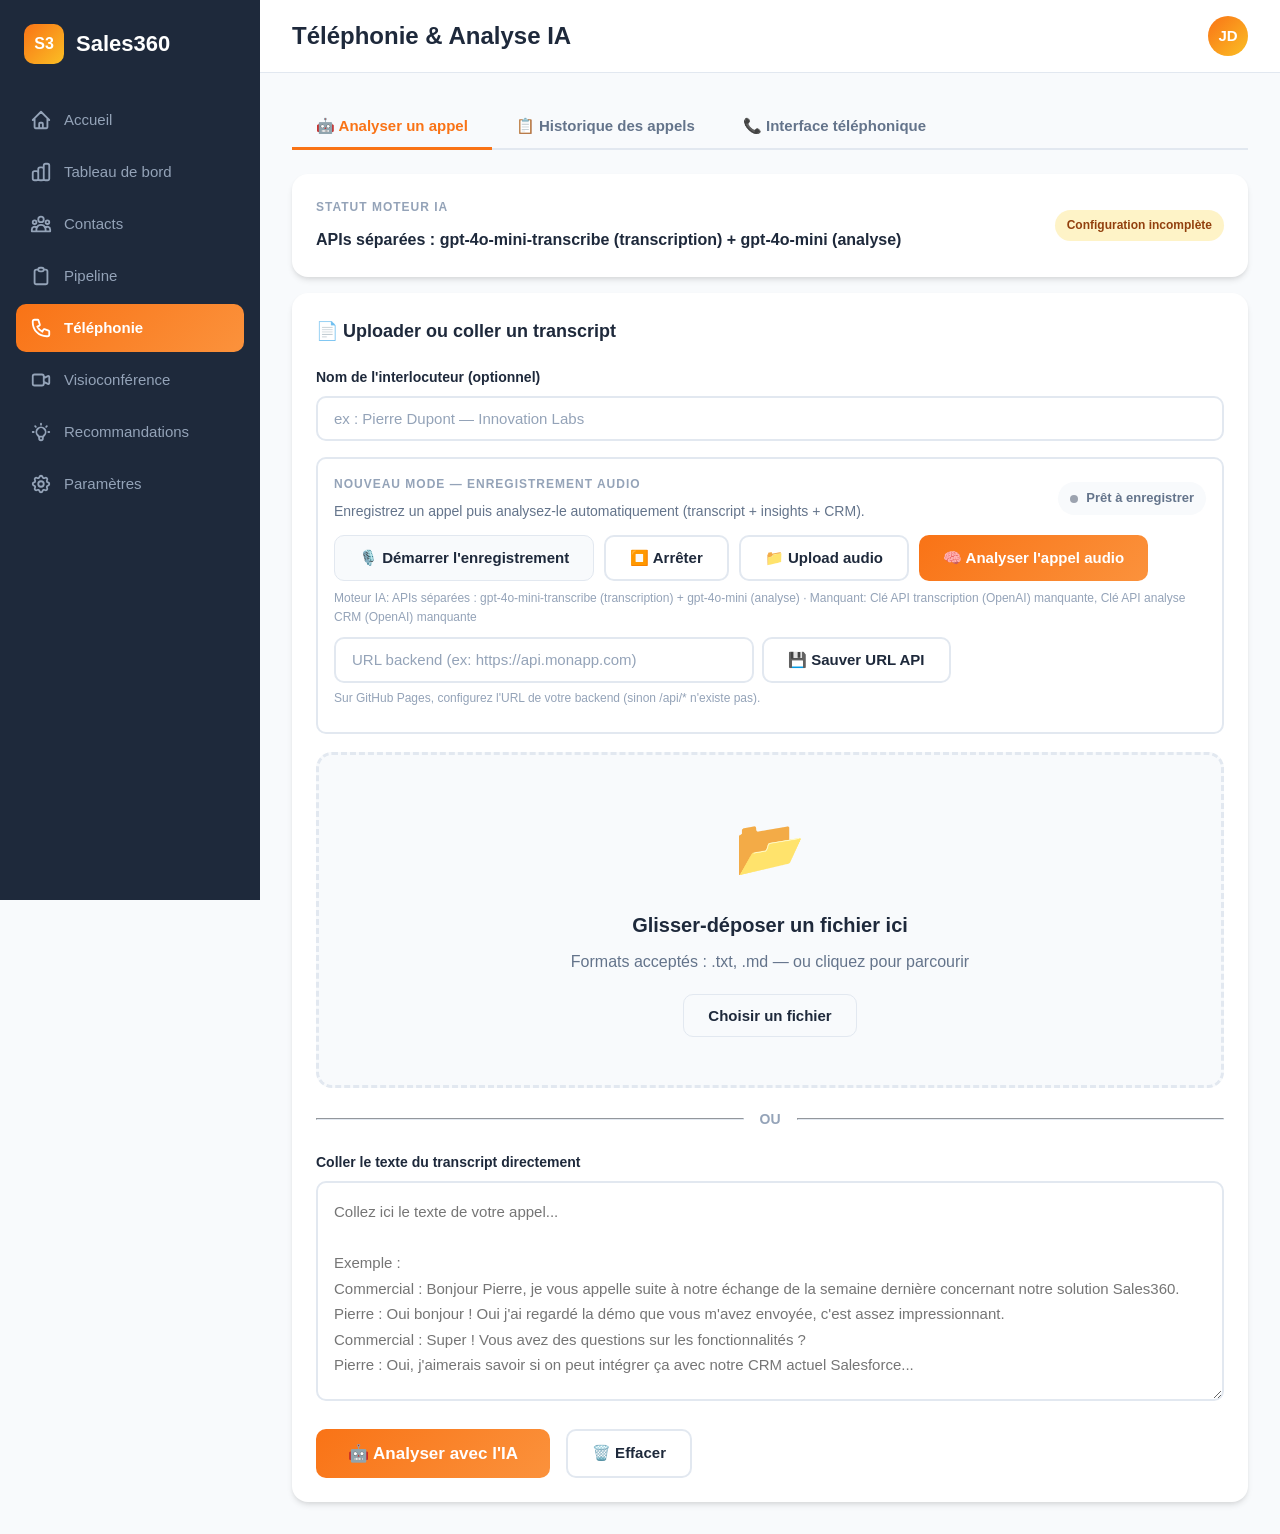
==== commit 408c46f7: "fix: correct syntax error in telephony.html Fix missing closing braces causing JavaScript errors and" ====
--- a/telephony.html
+++ b/telephony.html
@@ -1029,6 +1029,8 @@
       if (pill) {
         pill.className = `status-pill ${missing.length ? 'status-warn' : 'status-ok'}`;
         pill.textContent = missing.length ? 'Configuration incomplète' : 'Moteur prêt ✅';
+      }
+    }
     if (window.S360AI && typeof window.S360AI.getApiBaseUrl === 'function') {
       const currentApiBase = window.S360AI.getApiBaseUrl();
       const apiInput = document.getElementById('api-base-url');
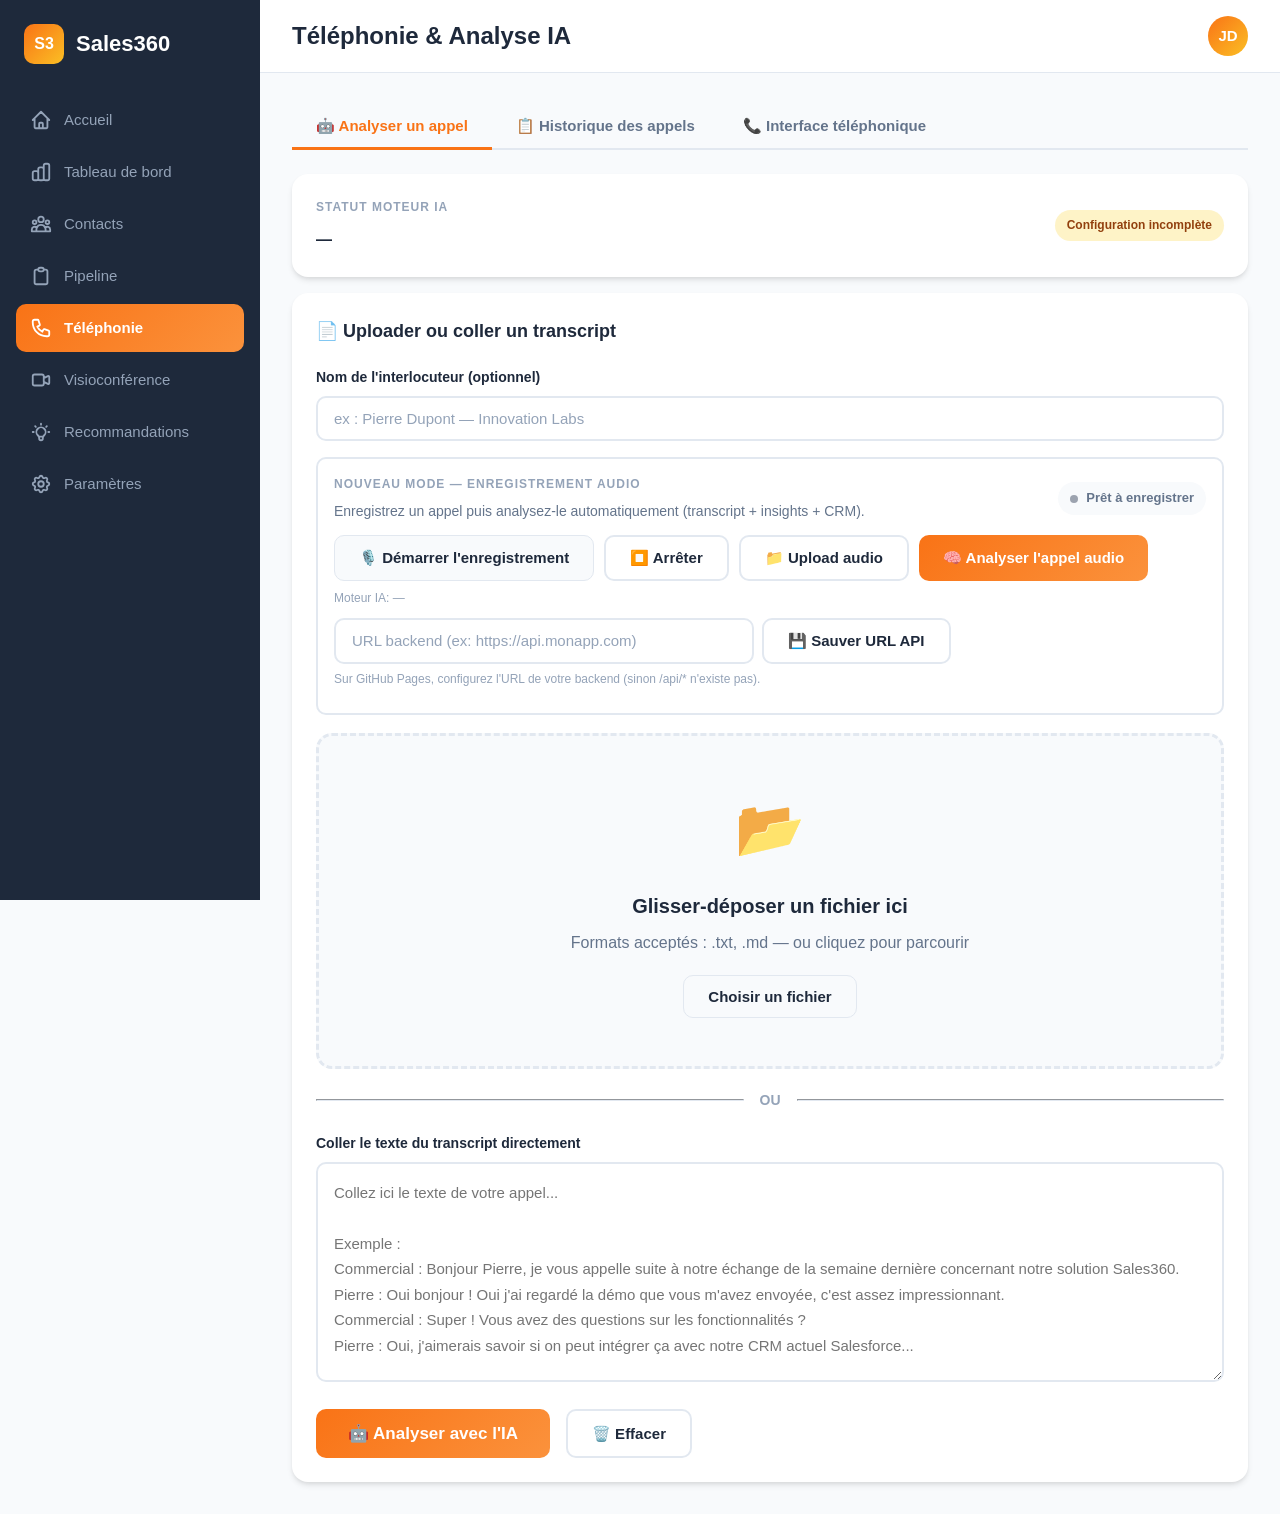
==== commit 678fcf85: "Revert "Fix JavaScript errors and enable telephony features"" ====
--- a/telephony.html
+++ b/telephony.html
@@ -1029,8 +1029,6 @@
       if (pill) {
         pill.className = `status-pill ${missing.length ? 'status-warn' : 'status-ok'}`;
         pill.textContent = missing.length ? 'Configuration incomplète' : 'Moteur prêt ✅';
-      }
-    }
     if (window.S360AI && typeof window.S360AI.getApiBaseUrl === 'function') {
       const currentApiBase = window.S360AI.getApiBaseUrl();
       const apiInput = document.getElementById('api-base-url');
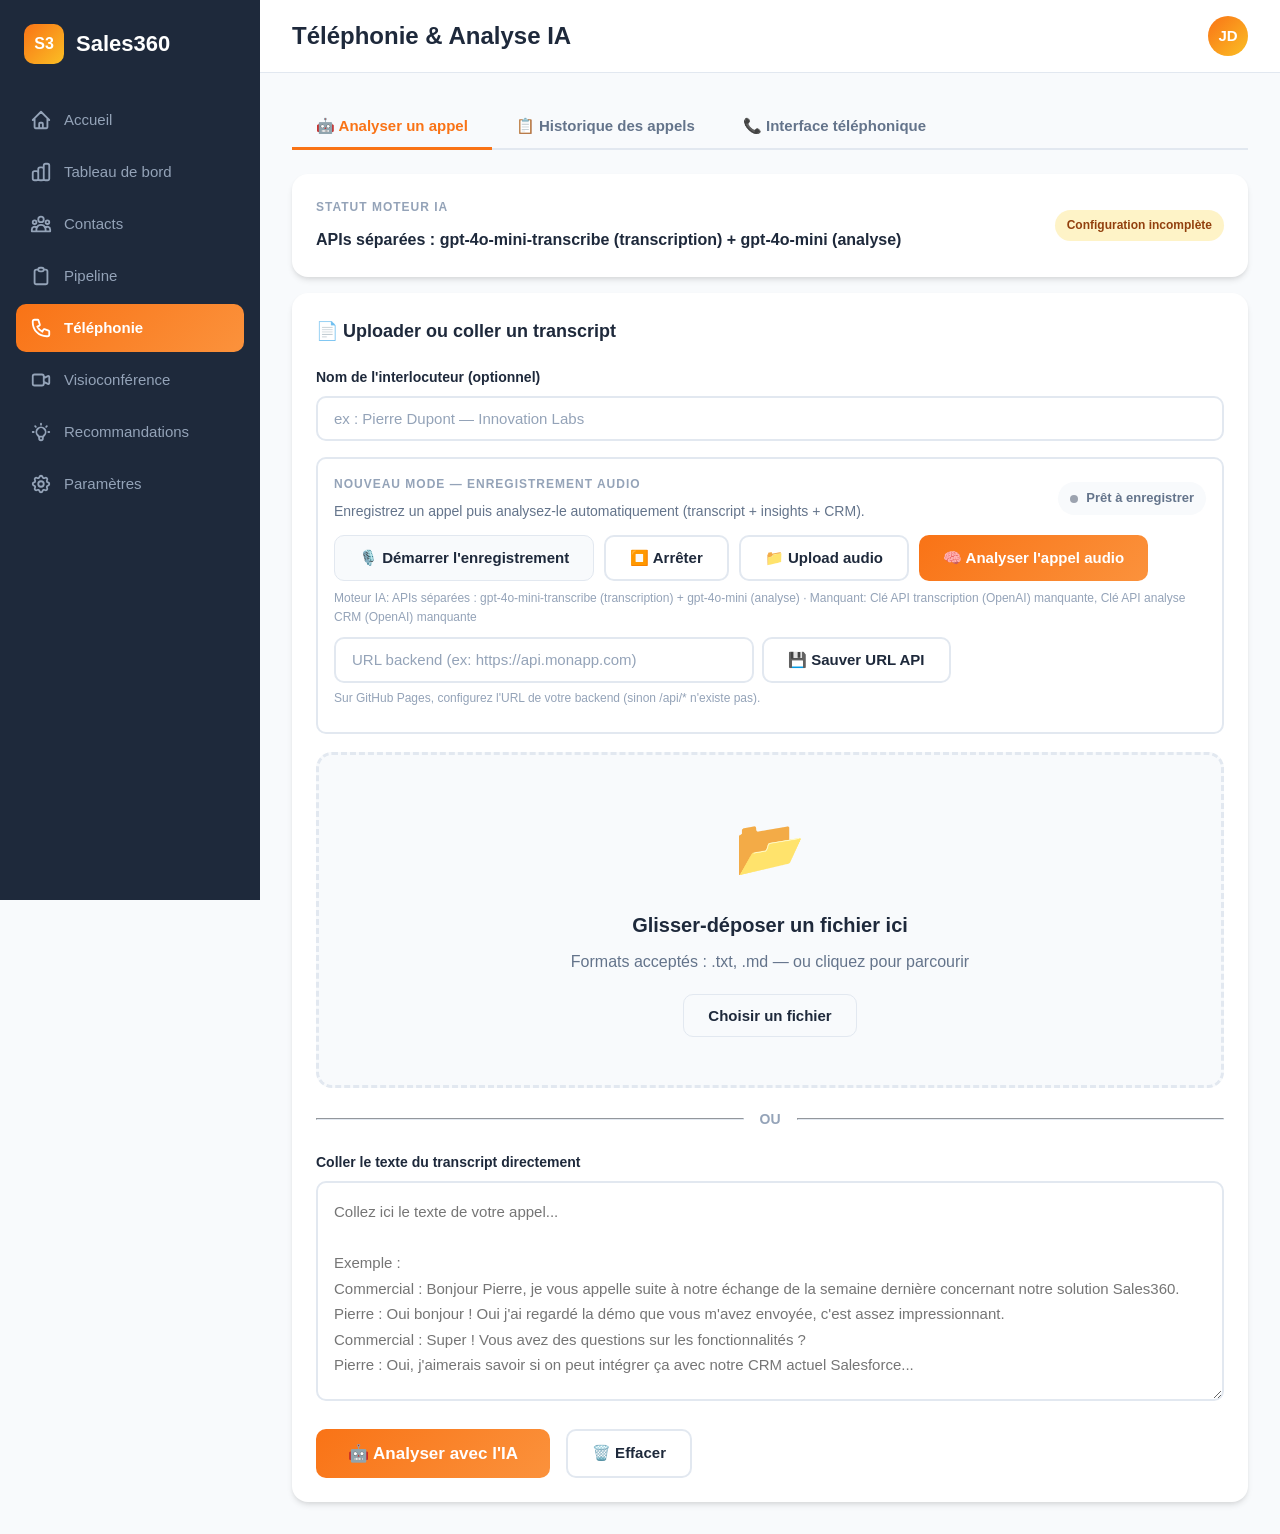
==== commit 3fce5e58: "fix: close missing braces in telephony.html Fix syntax error by adding missing closing braces to fix" ====
--- a/telephony.html
+++ b/telephony.html
@@ -1029,6 +1029,8 @@
       if (pill) {
         pill.className = `status-pill ${missing.length ? 'status-warn' : 'status-ok'}`;
         pill.textContent = missing.length ? 'Configuration incomplète' : 'Moteur prêt ✅';
+      }
+    }
     if (window.S360AI && typeof window.S360AI.getApiBaseUrl === 'function') {
       const currentApiBase = window.S360AI.getApiBaseUrl();
       const apiInput = document.getElementById('api-base-url');
